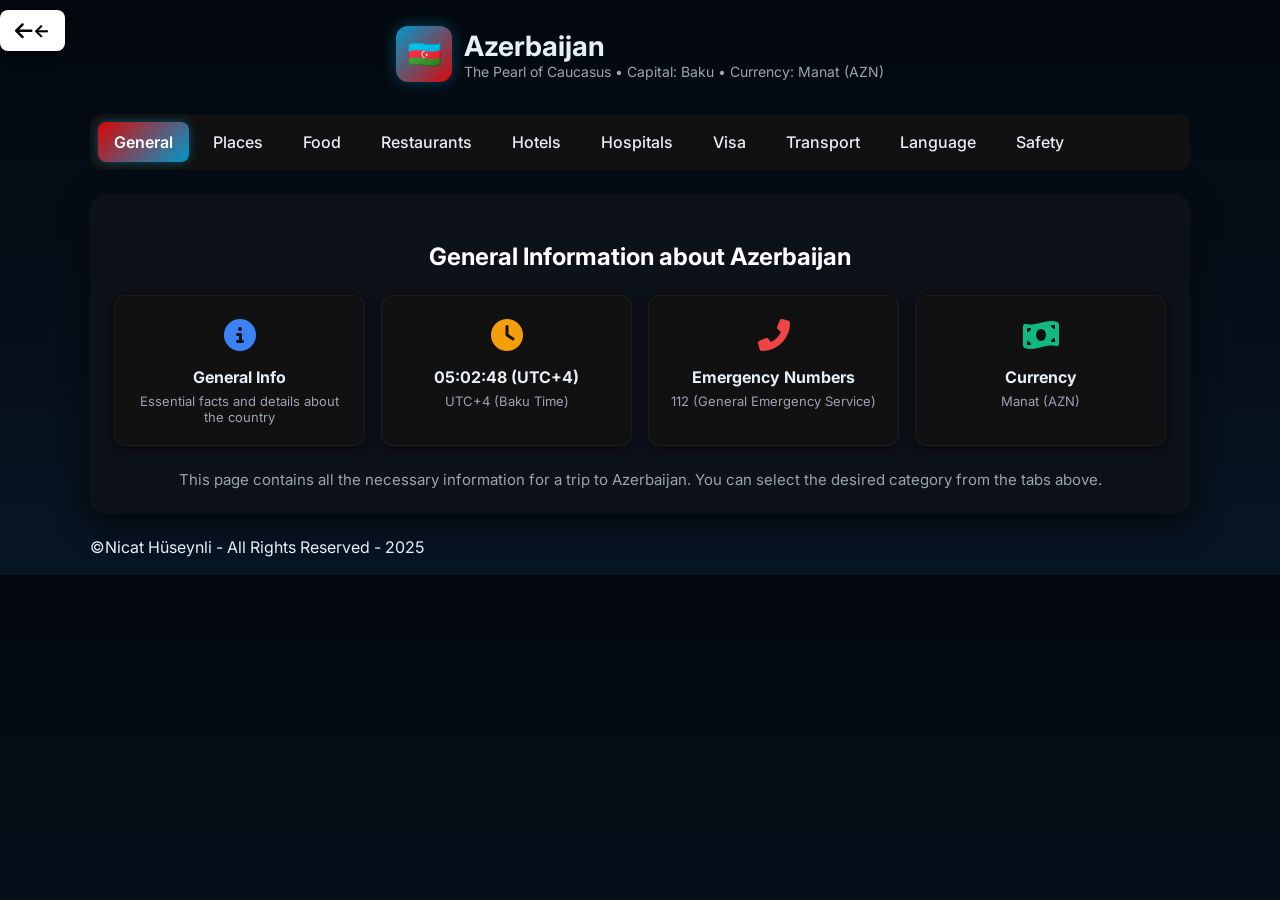
==== azerbaijan.html @ 14029240 "Add files via upload" ====
<!doctype html>
<html lang="en">
<head>
  <meta charset="utf-8" />
  <meta name="viewport" content="width=device-width,initial-scale=1" />
  <title>Tourism Helper — The Pearl of Caucasus</title>
  <link href="https://fonts.googleapis.com/css2?family=Inter:wght@300;400;600;700&display=swap" rel="stylesheet">
  <link rel="stylesheet" href="https://cdnjs.cloudflare.com/ajax/libs/font-awesome/6.5.2/css/all.min.css" integrity="sha512-SnH5WK+bZxgPHs44uWIX+LLMDJ/2KjYI0dE83eE6I0p8XqM7l+z8x8R9E7/Q8x8R7L5P4Q2+uT1g2H3G4N4P5w==" crossorigin="anonymous" referrerpolicy="no-referrer" />
  <style>
    /* AZƏRBAYCAN ÜÇÜN RƏNGLƏR (Göy, Qırmızı, Yaşıl - Bayraqdan) */
    :root{
      --bg:#050d1a;
      --card:#0d1118; 
      --muted:#9aa4b2;
      --accent:#0099cc; /* Göy aksent */
      --glass: rgba(255,255,255,0.05);
      --shadow-color: rgba(0,0,0,0.7);
      --danger: #ef4444; 
      --success: #10b981; 
      --warning: #f59e0b; 
      --info: #3b82f6; 
      --play-btn-bg: #4a4a4a; 
      --play-btn-color: #fff; 
    }
    *{box-sizing:border-box}
    body{margin:0;font-family:Inter,system-ui,Arial;background:linear-gradient(180deg,#03080e,#071523);color:#e6eef6;padding:18px}
    .wrap{max-width:1100px;margin:0 auto}
    header{
        display:flex;
        align-items:center;
        gap:12px;
        margin-bottom:24px;
        padding:8px 0; 
        position: relative;
    }

    .return-home {
        position: absolute;
        top: 0;
        left: 0;
        text-decoration: none;
        color: #000;
        padding: 10px 15px;
        border-radius: 8px;
        background: #ffffff; 
        box-shadow: 0 4px 10px rgba(0, 0, 0, 0.3);
        transition: 0.2s ease-out;
        z-index: 100;
        display: flex;
        align-items: center;
        margin-top: 10px; 
        font-size: 18px; 
        font-weight: bold;
    }
    .return-home:hover {
        background: #f0f0f0;
        color: var(--accent);
        transform: translateY(-2px);
    }
    .return-home i {
        font-size: 20px; 
    }
    
    .logo{width:56px;height:56px;border-radius:12px;background:linear-gradient(135deg,var(--accent),#d90707);display:flex;align-items:center;justify-content:center;color:#e6eef6;font-weight:800;font-size:28px;
          box-shadow: 0 0 15px rgba(0, 153, 204, 0.4);}
    h1{margin:0;font-size:28px}
    /* NEW: The Pearl of Caucasus */
    .meta{color:var(--muted);font-size:14px}

    /* tabs (Şəkildəki kimi yalnız ikon və text) */
    .tabs{display:flex;gap:8px;margin-bottom:24px;flex-wrap:wrap;
          background: #111; /* Bütün tablar üçün arxa fon */
          border-radius: 12px;
          padding: 8px;}
    .tab{padding:10px 16px;background:transparent;border-radius:8px;cursor:pointer;
          color:#e6eef6;font-weight:500;
          transition:0.2s ease-out;
          display:flex; align-items:center; gap:8px;} /* İkonlar yoxdursa, text mərkəzdə qalır */
    .tab:hover{background:rgba(255,255,255,0.08);color:#e6eef6;}
    .tab.active{background:linear-gradient(135deg, #d90707, var(--accent)); /* Nümunədəki kimi yüngül gradient */
          color:#fff;font-weight:600;
          box-shadow: 0 0 10px rgba(0, 153, 204, 0.5);
          transform:translateY(0)}
    .tab.active i{color:#fff;}

    /* tab content base */
    .tab-content{background:var(--card);padding:24px;border-radius:16px;
          box-shadow: 0 10px 30px var(--shadow-color), 0 0 5px rgba(255,255,255,0.05);
          margin-bottom:24px;
          transition:opacity 0.3s ease-in-out;}
    .tab-content.hidden{display:none}
    .tab-content h3{text-align: center; margin-bottom: 24px; font-size: 24px; font-weight: 700; color: #fff; padding-bottom: 0; border: none;}
    .small-meta{color:var(--muted);font-size:13px;margin-top:6px}

    /* Ümumi (Info Card) styles - Şəkilə uyğun saxlanıldı */
    .info-grid {
      display: grid;
      grid-template-columns: repeat(auto-fit, minmax(220px, 1fr));
      gap: 16px;
      margin: 24px 0;
    }
    .info-card {
      background: #111; /* Kart üçün tünd fon */
      border: 1px solid rgba(255, 255, 255, 0.05);
      border-radius: 12px;
      padding: 20px;
      text-align: center;
      transition: 0.2s ease-out;
      cursor: pointer;
      box-shadow: 0 4px 12px rgba(0, 0, 0, 0.5);
    }
    .info-card:hover {
      background: #1a1a1a;
      transform: translateY(-3px);
      box-shadow: 0 8px 20px rgba(0, 0, 0, 0.8);
    }
    .info-icon {
      font-size: 32px;
      color: var(--accent);
      margin-bottom: 12px;
    }
    .info-card strong {
      display: block;
      font-size: 16px;
      margin-bottom: 6px;
      font-weight: 700;
    }
    .info-card small {
      display: block;
      color: var(--muted);
      font-size: 13px;
    }

    /* Yerlər layout - Şəkilə uyğun */
    .places-grid{display:grid;grid-template-columns:repeat(auto-fit,minmax(250px,1fr));gap:16px} 
    .place-card, .hotel-card, .restaurant-card { /* Restoran kartı əlavə edildi */
        background:#111;
        padding:0;
        border-radius:12px;
        overflow: hidden;
        transition:0.2s;
        box-shadow: 0 4px 15px rgba(0,0,0,0.4);
        border: 1px solid #222;
        display: flex;
        flex-direction: column;
        justify-content: space-between;
    }
    .place-card:hover, .hotel-card:hover, .restaurant-card:hover {transform:translateY(-5px);box-shadow: 0 10px 25px rgba(0,0,0,0.6);}
    .place-thumb, .hotel-thumb, .restaurant-thumb {width:100%;height:180px;background:#081423;display:flex;align-items:center;justify-content:center;color:var(--muted);font-size:12px;position:relative;}
    .place-thumb img, .hotel-thumb img, .restaurant-thumb img {width:100%; height: 100%; object-fit: cover; opacity: 0.8;}
    .place-info, .hotel-info, .restaurant-info {padding:12px 12px 0 12px; flex-grow: 1; position:relative;}
    .place-title, .hotel-title, .restaurant-title {font-weight:700;font-size:18px;margin-bottom: 4px; display: flex; justify-content: space-between; align-items: center;}
    .place-title .price, .hotel-title .price, .restaurant-title .price {font-size: 16px; color: var(--accent);}
    .place-meta, .hotel-meta, .restaurant-meta {color:var(--muted);font-size:13px;margin-bottom: 8px;}
    .rating{background:var(--accent);color:#000;padding:6px 10px;border-radius:0 0 0 10px;font-weight:700;position:absolute;top:0;right:0;font-size:15px; z-index: 10;}
    .place-tags span, .hotel-tags span, .restaurant-tags span {background: #222; color: #fff; padding: 4px 8px; border-radius: 6px; font-size: 11px; margin-right: 6px; display: inline-block; margin-top: 4px;}

    /* DƏYİŞİKLİK: Ətraflı/Locasiya düymələri */
    .place-actions, .hospital-actions, .hotel-actions, .restaurant-actions {
        display: flex;
        justify-content: space-between;
        padding: 10px 12px 12px 12px;
        border-top: 1px solid #1a1a1a;
        gap: 8px; /* Düymələr arasında boşluq */
    }
    .action-btn {
        background: var(--accent);
        color: #fff;
        padding: 8px 10px; /* Daha yığcam padding */
        border-radius: 6px;
        font-size: 13px; /* Daha yığcam font ölçüsü */
        font-weight: 600;
        transition: 0.15s;
        cursor: pointer;
        border: none;
        display: flex;
        align-items: center;
        flex-grow: 1; 
        justify-content: center; 
        margin: 0;
    }
    .action-btn i {
        margin-right: 4px; /* İkon və mətn arasında daha az boşluq */
    }
    .action-btn.location {
        background: #222;
        border: 1px solid var(--muted);
        color: var(--muted);
        flex-grow: 0.6; /* Location düyməsi daha kiçik */
    }
    .action-btn:hover {
        opacity: 0.9;
        transform: scale(0.98);
    }


    /* Yeməklər grid */
    .food-grid{display:grid;grid-template-columns:repeat(auto-fit,minmax(250px,1fr));gap:16px}
    .food-card{background:#111;padding:0;border-radius:12px;text-align:left;overflow: hidden;
          transition:0.2s;box-shadow: 0 4px 15px rgba(0,0,0,0.4);border: 1px solid #222; cursor: pointer;}
    .food-card:hover{transform:translateY(-5px);box-shadow: 0 10px 25px rgba(0,0,0,0.6);}
    .food-thumb{width:100%;height:180px;background:#081423;display:flex;align-items:center;justify-content:center;color:var(--muted);overflow: hidden;}
    .food-thumb img {width:100%; height: 100%; object-fit: cover; opacity: 0.7;}
    .food-info {padding: 12px;}
    .food-name{font-weight:700;margin-top:0;font-size:18px}
    .food-desc{color:var(--muted);font-size:13px;margin-top:4px}
    .food-price{margin-top:8px;font-weight:700;color:var(--success); background: #1a1a1a; padding: 4px 8px; border-radius: 6px; display: inline-block; font-size: 13px;}
    .food-tags span {background: #222; color: #fff; padding: 4px 8px; border-radius: 6px; font-size: 11px; margin-right: 6px; display: inline-block; margin-top: 8px;}


    /* Hospitals 2 columns */
    .hosp-grid{display:grid;grid-template-columns:repeat(auto-fit,minmax(350px,1fr));gap:16px}
    .hospital{background:#111;padding:20px;border-radius:12px;
          border: 1px solid #222;
          box-shadow: 0 4px 12px rgba(0,0,0,0.5);
          display: flex; 
          gap: 16px; 
          align-items: flex-start;} 
    .hospital-thumb { 
        width: 80px;
        height: 80px;
        border-radius: 8px;
        background: #222;
        display: flex;
        align-items: center;
        justify-content: center;
        overflow: hidden;
    }
    .hospital-thumb img {
        width: 100%;
        height: 100%;
        object-fit: cover;
    }
    .hospital-body { 
        flex-grow: 1;
    }
    .hospital strong{display:flex;align-items:center;margin-bottom:12px;font-size:18px; color: #fff;}
    .hospital strong i {font-size: 20px; margin-right: 10px; color: var(--danger);}
    .hospital .small-meta{color:var(--muted);font-size:14px;margin-bottom: 8px;}
    .hospital .small-meta strong {display: inline; font-size: 14px; color: #fff; font-weight: 500;}
    .emergency-number {background: var(--danger); color: #fff; padding: 4px 10px; border-radius: 6px; font-weight: 700; display: inline-block; margin-top: 4px; margin-bottom: 12px;}
    .svc-tags span {background: #222; color: var(--accent); padding: 4px 10px; border-radius: 6px; font-size: 12px; margin-right: 6px; display: inline-block; margin-top: 8px; border: 1px solid rgba(6, 182, 212, 0.4);}


    /* MODAL (Yeni pəncərə) üçün stillər */
    .modal {
        display: none; 
        position: fixed; 
        z-index: 1000; 
        left: 0;
        top: 0;
        width: 100%;
        height: 100%;
        overflow: auto;
        background-color: rgba(0,0,0,0.8); 
        padding-top: 60px;
    }
    .modal-content {
        background-color: var(--card);
        margin: 5% auto; 
        padding: 20px;
        border: 1px solid #888;
        width: 80%;
        max-width: 600px;
        border-radius: 16px;
        box-shadow: 0 5px 15px rgba(0,0,0,0.5);
    }
    .close-btn {
        color: #aaa;
        float: right;
        font-size: 28px;
        font-weight: bold;
    }
    .close-btn:hover,
    .close-btn:focus {
        color: #fff;
        text-decoration: none;
        cursor: pointer;
    }
    .modal-body p {
        color: var(--muted);
        font-size: 15px;
        margin-bottom: 20px;
    }
    .modal-body h4 {
        color: var(--accent);
        margin-top: 0;
        border-bottom: 1px solid #222;
        padding-bottom: 5px;
        margin-bottom: 15px;
    }
    .reservation-form input, .reservation-form select {
        width: 100%;
        padding: 10px;
        margin-bottom: 10px;
        border-radius: 6px;
        border: 1px solid #333;
        background: #1a1a1a;
        color: #fff;
        font-size: 14px;
    }
    .reserve-btn, .confirm-btn {
        background: var(--success);
        color: #fff;
        padding: 10px 15px;
        border: none;
        border-radius: 6px;
        cursor: pointer;
        font-weight: 700;
        transition: 0.2s;
    }
    .reserve-btn:hover, .confirm-btn:hover {
        background: #159b6f;
    }
    
    /* Rezervasiya Təsdiq Mesajı */
    #reservationMessage {
        padding: 15px;
        margin-top: 15px;
        background: var(--success);
        color: #fff;
        border-radius: 8px;
        text-align: center;
        display: none;
        font-weight: 600;
    }

    /* DİL - Çərçivəli stil (Yeniləndi) */
    .vocab-grid-cards {
      display: grid;
      grid-template-columns: repeat(auto-fit, minmax(280px, 1fr)); 
      gap: 12px;
      margin-top: 24px;
    }
    .vocab-card {
      background: #1a1a1a;
      padding: 15px;
      border-radius: 10px;
      border: 1px solid #222;
      box-shadow: 0 2px 10px rgba(0, 0, 0, 0.4);
      display: grid;
      grid-template-columns: repeat(2, 1fr); /* İki sütun */
      gap: 12px;
      align-items: center;
    }
    .vocab-item-group {
        display: flex;
        flex-direction: column;
        justify-content: center;
        padding-right: 10px;
        font-size: 14px; 
    }
    .vocab-item-group:nth-child(2) {
        border-left: 1px solid #222;
        padding-left: 15px;
        height: 100%;
        display: flex;
        flex-direction: row; 
        justify-content: space-between;
        align-items: center;
    }
    .vocab-item-group strong {
        font-size: 16px; 
        color: #fff;
    }
    .vocab-item-group small {
        color: var(--muted);
        font-size: 12px;
    }
    .vocab-category {
        background: #222;
        color: var(--muted);
        padding: 3px 6px;
        border-radius: 4px;
        font-size: 10px;
        font-weight: 500;
        text-transform: uppercase;
    }
    .vocab-play-btn {
        background: var(--accent);
        color: #000;
        border: none;
        padding: 6px 10px; 
        border-radius: 4px;
        font-weight: 700;
        cursor: pointer;
        transition: 0.15s;
        font-size: 12px;
        margin-left: 10px;
    }

    /* Viza, Nəqliyyat, Təhlükəsizlik üçün orjinal strukturun bərpası */
    /* Qutuların iki sütunlu olması üçün tənzimləmə */
    .viza-grid, .transport-container, .safety-top {
        display: grid;
        grid-template-columns: repeat(auto-fit, minmax(300px, 1fr));
        gap: 16px;
    }
    /* Məsləhət və Fırıldaqlar bölmələri üçün də eyni iki sütunlu qrid tətbiq edilir */
    .safety-mid, .fraud-grid {
        display: grid;
        grid-template-columns: repeat(auto-fit, minmax(280px, 1fr));
        gap: 16px;
    }

    .viza-card h4, .transport-card h4, .safety-card-main h4 {
        border-bottom: 1px solid #222;
        padding-bottom: 8px;
        margin-bottom: 12px;
        font-size: 18px; /* Başlıq ölçüsü bərpa edilir */
    }
    .viza-list li, .list li, .local-laws-list li, .emergency-list li {
        text-align: left;
        padding: 4px 0;
        font-size: 14px;
    }
    .viza-list strong, .list li strong {
        font-weight: 600;
        color: #fff;
    }
    .safety-mid-card {
        background: #111; /* Kart fonu bərpa edilir */
        border: 1px solid #222;
        border-radius: 12px;
        padding: 20px;
        box-shadow: 0 2px 10px rgba(0, 0, 0, 0.4);
    }
    .safety-mid-card h4 {
        margin-top: 0;
        font-size: 16px;
    }
    .fraud-item {
        border-left: 3px solid var(--danger);
        padding-left: 10px;
    }

    /* Responsivlik dəyişiklikləri */
    @media(max-width:900px){
      .places-grid{grid-template-columns:repeat(2,1fr)} 
      .food-grid{grid-template-columns:repeat(2,1fr)} 
      .hosp-grid{grid-template-columns:1fr}
      .viza-grid, .transport-container, .safety-top, .safety-mid, .fraud-grid {grid-template-columns: 1fr;}
      .vocab-grid-cards {grid-template-columns: repeat(1, 1fr);} /* Tablet görünüşdə bir sütun */
      .vocab-item-group:nth-child(2) {border-left: none; padding-left: 10px; padding-top: 10px;}
      .place-actions, .hospital-actions, .hotel-actions, .restaurant-actions {flex-wrap: wrap;}
      .place-actions button, .hotel-actions button, .restaurant-actions button {flex-grow: 1; min-width: 100px; margin-bottom: 5px;}
    }
    @media(max-width:520px){
      .places-grid{grid-template-columns:1fr} 
      .food-grid{grid-template-columns:1fr} 
      .tabs {padding: 4px;}
      .hospital {flex-direction: column; align-items: stretch;}
      .hospital-thumb {width: 100%; height: 120px;}
      .modal-content {width: 95%; margin: 30% auto;}
    }
  </style>
</head>
<body>
  <div class="wrap">
    
    <a href="index.html" class="return-home">
        <i class="fas fa-arrow-left"></i>
        <- 
    </a>

    <header>
      <div style="display:flex;gap:12px;align-items:center; width: 100%; justify-content: center;">
        <div class="logo">🇦🇿</div> 
        <div>
          <h1>Azerbaijan</h1>
          <div class="meta">The Pearl of Caucasus • Capital: Baku • Currency: Manat (AZN)</div>
        </div>
      </div>
    </header>

    <div class="tabs" role="tablist" aria-label="Azerbaijan categories">
      <div class="tab active" data-tab="umumi">General</div>
      <div class="tab" data-tab="yerler">Places</div>
      <div class="tab" data-tab="yemekler">Food</div>
      <div class="tab" data-tab="restoranlar">Restaurants</div> 
      <div class="tab" data-tab="oteller">Hotels</div> 
      <div class="tab" data-tab="xestexanalar">Hospitals</div>
      <div class="tab" data-tab="viza">Visa</div>
      <div class="tab" data-tab="neqliyat">Transport</div>
      <div class="tab" data-tab="dil">Language</div>
      <div class="tab" data-tab="tehlukesizlik">Safety</div>
    </div>

    <section id="umumi" class="tab-content">
      <h3>General Information about Azerbaijan</h3>

      <div class="info-grid">
        <div class="info-card">
          <div class="info-icon" style="color: var(--info);"><i class="fas fa-info-circle"></i></div>
          <strong>General Info</strong>
          <small>Essential facts and details about the country</small>
        </div>

        <div class="info-card">
          <div class="info-icon" style="color: #f59e0b;"><i class="fas fa-clock"></i></div>
          <strong id="timeDisplay">Local Time</strong>
          <small>UTC+4 (Baku Time)</small>
        </div>

        <div class="info-card">
          <div class="info-icon" style="color: var(--danger);"><i class="fas fa-phone-alt"></i></div>
          <strong>Emergency Numbers</strong>
          <small>112 (General Emergency Service)</small>
        </div>

        <div class="info-card">
          <div class="info-icon" style="color: var(--success);"><i class="fas fa-money-bill-wave"></i></div>
          <strong>Currency</strong>
          <small>Manat (AZN)</small>
        </div>
      </div>

      <div style="text-align:center; color:var(--muted); font-size:15px; margin-top: 10px;">
          This page contains all the necessary information for a trip to Azerbaijan. You can select the desired category from the tabs above.
      </div>

    </section>

    <section id="yerler" class="tab-content hidden">
      <h3>Places to Visit</h3>
      <div class="places-grid">
        
        <div class="place-card" data-name="Icherisheher (Old City)" data-restaurant="Qaynana Restaurant" data-restaurant-location="http://googleusercontent.com/maps/place/Qaynana+Restaurant">
          <div class="rating">4.9</div>
          <div class="place-thumb">
            <img src="[data-uri]" alt="İçəri Şəhər şəkli">
          </div>
          <div class="place-info">
            <div class="place-title">Icherisheher <span class="price">Free</span></div>
            <div class="place-meta">Historic center of Baku, Maiden Tower.</div>
            <div class="place-tags">
              <span>Open</span>
              <span>Baku</span>
              <span>History</span>
            </div>
          </div>
          <div class="place-actions">
                <button class="action-btn location" onclick="window.open('https://maps.app.goo.gl/B6THfn2stMUvmmZz9')">
                    <i class="fas fa-map-marker-alt"></i> Location
                </button>
                <button class="action-btn" onclick="openReservationModal('Qaynana Restaurant')">
                    <i class="fas fa-utensils"></i> Nearby Restaurant
                </button>
                <button class="action-btn details-open" data-type="place" data-info="Icherisheher (Old City) is the historic heart of Baku, recognized as a UNESCO World Heritage Site. It contains the Maiden Tower and Shirvanshahs Palace.">
                    <i class="fas fa-info-circle"></i> Details
                </button>
          </div>
        </div>

        <div class="place-card" data-name="Flame Towers" data-restaurant="Chinar Restaurant" data-restaurant-location="http://googleusercontent.com/maps/place/Chinar+Restaurant">
          <div class="rating">4.7</div>
          <div class="place-thumb">
            <img src="[data-uri]" alt="Alov Qüllələri şəkli">
          </div>
          <div class="place-info">
            <div class="place-title">Flame Towers <span class="price">Free</span></div>
            <div class="place-meta">City symbol, modern architecture.</div>
            <div class="place-tags">
              <span>Modern</span>
              <span>Baku</span>
            </div>
          </div>
          <div class="place-actions">
                <button class="action-btn location" onclick="window.open('https://maps.app.goo.gl/T6QeBGnQf4A5N7zc7')">
                    <i class="fas fa-map-marker-alt"></i> Location
                </button>
                <button class="action-btn location" onclick="openReservationModal('Chinar Restaurant')">
                    <i class="fas fa-utensils"></i> Nearby Restaurant
                </button>
                <button class="action-btn details-open" data-type="place" data-info="The Flame Towers are the tallest skyscrapers in Baku, designed to resemble flames. They feature spectacular LED lighting displays at night.">
                    <i class="fas fa-info-circle"></i> Details
                </button>
          </div>
        </div>

        <div class="place-card" data-name="Heydar Aliyev Center" data-restaurant="Kupcha Restaurant" data-restaurant-location="http://googleusercontent.com/maps/place/Kupça+Restaurant">
          <div class="rating">4.8</div>
          <div class="place-thumb">
            <img src="[data-uri]" alt="Heydər Əliyev Mərkəzi şəkli">
          </div>
          <div class="place-info">
            <div class="place-title">Heydar Aliyev Center <span class="price">15 AZN</span></div>
            <div class="place-meta">Cultural center designed by Zaha Hadid.</div>
            <div class="place-tags">
              <span>Architecture</span>
              <span>Baku</span>
              <span>Modern</span>
            </div>
          </div>
          <div class="place-actions">
                <button class="action-btn location" onclick="window.open('https://maps.app.goo.gl/iXTmAxWXipXDsm5J9')">
                    <i class="fas fa-map-marker-alt"></i> Location
                </button>
                <button class="action-btn location" onclick="openReservationModal('Kupcha Restaurant')">
                    <i class="fas fa-utensils"></i> Nearby Restaurant
                </button>
                <button class="action-btn details-open" data-type="place" data-info="The Heydar Aliyev Center is renowned for its fluid, curved style, designed by the celebrated architect Zaha Hadid. It hosts various exhibitions and events.">
                    <i class="fas fa-info-circle"></i> Details
                </button>
          </div>
        </div>

        <div class="place-card" data-name="Guba-Khinalig Road" data-restaurant="Xan Bağı Restaurant" data-restaurant-location="http://googleusercontent.com/maps/place/Xan+Bağı+Restaurant">
          <div class="rating">4.9</div>
          <div class="place-thumb">
            <img src="[data-uri]" alt="Quba-Xınalıq yolu şəkli">
          </div>
          <div class="place-info">
            <div class="place-title">Guba-Khinalig Road <span class="price">N/A</span></div>
            <div class="place-meta">Mountain views and high Caucasus village.</div>
            <div class="place-tags">
              <span>Guba</span>
              <span>Nature</span>
            </div>
          </div>
          <div class="place-actions">
                <button class="action-btn location" onclick="window.open('https://maps.app.goo.gl/oUMU6vFSzMYaKSKd6')">
                    <i class="fas fa-map-marker-alt"></i> Location
                </button>
                <button class="action-btn location" onclick="openReservationModal('Xan Bağı Restaurant')">
                    <i class="fas fa-utensils"></i> Nearby Restaurant
                </button>
                <button class="action-btn details-open" data-type="place" data-info="This route offers spectacular views of the Caucasus Mountains, leading to Khinalig, one of the highest and oldest inhabited villages in Azerbaijan.">
                    <i class="fas fa-info-circle"></i> Details
                </button>
          </div>
        </div>
        
        <div class="place-card" data-name="Maiden Tower" data-restaurant="Art Garden" data-restaurant-location="http://googleusercontent.com/maps/place/Art+Garden+Restaurant">
          <div class="rating">4.6</div>
          <div class="place-thumb">
            <img src="[data-uri]" alt="Qız Qalası şəkli">
          </div>
          <div class="place-info">
            <div class="place-title">Maiden Tower <span class="price">10 AZN</span></div>
            <div class="place-meta">Ancient and mysterious symbol of Baku.</div>
            <div class="place-tags">
              <span>Open</span>
              <span>Historic Site</span>
            </div>
          </div>
          <div class="place-actions">
                <button class="action-btn location" onclick="window.open('https://maps.app.goo.gl/MwBkCa94Ao5MMTiw6')">
                    <i class="fas fa-map-marker-alt"></i> Location
                </button>
                <button class="action-btn location" onclick="openReservationModal('Art Garden')">
                    <i class="fas fa-utensils"></i> Nearby Restaurant
                </button>
                <button class="action-btn details-open" data-type="place" data-info="The Maiden Tower is a 12th-century monument and one of Baku’s most recognizable symbols, located within Icherisheher.">
                    <i class="fas fa-info-circle"></i> Details
                </button>
          </div>
        </div>

        <div class="place-card" data-name="Shirvanshahs Palace" data-restaurant="Qaynana Restaurant" data-restaurant-location="http://googleusercontent.com/maps/place/Qaynana+Restaurant">
          <div class="rating">4.4</div>
          <div class="place-thumb">
            <img src="[data-uri]" alt="Şirvanşahlar Sarayı şəkli">
          </div>
          <div class="place-info">
            <div class="place-title">Shirvanshahs Palace <span class="price">12 AZN</span></div>
            <div class="place-meta">Medieval palace complex.</div>
            <div class="place-tags">
              <span>Monument</span>
              <span>Museum</span>
              <span>History</span>
            </div>
          </div>
          <div class="place-actions">
                <button class="action-btn location" onclick="window.open('https://maps.app.goo.gl/4PPDMnAGsndYf9Mx9')">
                    <i class="fas fa-map-marker-alt"></i> Location
                </button>
                <button class="action-btn location" onclick="openReservationModal('Qaynana Restaurant')">
                    <i class="fas fa-utensils"></i> Nearby Restaurant
                </button>
                <button class="action-btn details-open" data-type="place" data-info="The Palace of the Shirvanshahs was the residence of the rulers of Shirvan. The complex includes the main palace building, Divankhana, tombs, and a mosque.">
                    <i class="fas fa-info-circle"></i> Details
                </button>
          </div>
        </div>

        <div class="place-card" data-name="Baku Boulevard (National Park)" data-restaurant="Chinar Restaurant" data-restaurant-location="http://googleusercontent.com/maps/place/Chinar+Restaurant">
          <div class="rating">4.7</div>
          <div class="place-thumb">
            <img src="[data-uri]" alt="Bulvar (Dənizkənarı Milli Park) şəkli">
          </div>
          <div class="place-info">
            <div class="place-title">Baku Boulevard <span class="price">Free</span></div>
            <div class="place-meta">Promenade along the Caspian Sea coast.</div>
            <div class="place-tags">
              <span>Open</span>
              <span>Park</span>
            </div>
          </div>
          <div class="place-actions">
                <button class="action-btn location" onclick="window.open('https://maps.app.goo.gl/yeLRKUAeYcfkbHBV8')">
                    <i class="fas fa-map-marker-alt"></i> Location
                </button>
                <button class="action-btn location" onclick="openReservationModal('Chinar Restaurant')">
                    <i class="fas fa-utensils"></i> Nearby Restaurant
                </button>
                <button class="action-btn details-open" data-type="place" data-info="Baku Boulevard, or National Park, is a large public promenade stretching along the Caspian Sea. It features fountains, attractions, and cafes.">
                    <i class="fas fa-info-circle"></i> Details
                </button>
          </div>
        </div>

        <div class="place-card" data-name="Carpet Museum" data-restaurant="Sumakh Restaurant" data-restaurant-location="http://googleusercontent.com/maps/place/Sumakh+Restaurant">
          <div class="rating">4.5</div>
          <div class="place-thumb">
            <img src="[data-uri]" alt="Xalça Muzeyi şəkli">
          </div>
          <div class="place-info">
            <div class="place-title">Carpet Museum <span class="price">7 AZN</span></div>
            <div class="place-meta">World's largest collection of Azerbaijani carpets.</div>
            <div class="place-tags">
              <span>Museum</span>
              <span>Culture</span>
            </div>
          </div>
          <div class="place-actions">
                <button class="action-btn location" onclick="window.open('https://maps.app.goo.gl/6jn2eZ46h6nbcF7L9')">
                    <i class="fas fa-map-marker-alt"></i> Location
                </button>
                <button class="action-btn location" onclick="openReservationModal('Sumakh Restaurant')">
                    <i class="fas fa-utensils"></i> Nearby Restaurant
                </button>
                <button class="action-btn details-open" data-type="place" data-info="The Azerbaijan National Carpet Museum is known for its unique building shaped like a rolled carpet. It showcases the world's largest collection of Azerbaijani carpets.">
                    <i class="fas fa-info-circle"></i> Details
                </button>
          </div>
        </div>
        
      </div>
    </section>

    <section id="yemekler" class="tab-content hidden">
      <h3>National Food & Cuisine</h3>
      <p style="color:var(--muted); text-align: center; margin-bottom: 24px;">Selection of famous Azerbaijani national dishes. For ordering, please go to the "Restaurants" section.</p>

      <div class="food-grid" role="list">
        <div class="food-card" role="listitem" data-name="Plov (Pilaf)">
          <div class="food-thumb">
            <img src="[data-uri]" alt="Plov şəkli">
          </div>
          <div class="food-info">
            <div class="food-name">Plov (Pilaf)</div>
            <div class="food-desc">Traditional rice dish (served with Qazmaq)</div>
            <div class="food-tags">
              <span>Rice</span>
              <span>Lamb</span>
              <span>Qazmaq</span>
            </div>
            <div class="food-price">15–30 AZN</div>
          </div>
        </div>

        <div class="food-card" data-name="Dolma">
          <div class="food-thumb">
            <img src="[data-uri]" alt="Dolma şəkli">
          </div>
          <div class="food-info">
            <div class="food-name">Dolma</div>
            <div class="food-desc">Minced meat wrapped in grape leaves</div>
            <div class="food-tags">
              <span>Grape Leaf</span>
              <span>Minced Meat</span>
              <span>Yogurt</span>
            </div>
            <div class="food-price">10–18 AZN</div>
          </div>
        </div>

        <div class="food-card" data-name="Sac Ici">
          <div class="food-thumb">
            <img src="[data-uri]" alt="Sac içi şəkli">
          </div>
          <div class="food-info">
            <div class="food-name">Sac Içi</div>
            <div class="food-desc">Meat and vegetables cooked on a cast iron pan</div>
            <div class="food-tags">
              <span>Sac</span>
              <span>Meat</span>
              <span>Vegetables</span>
            </div>
            <div class="food-price">25–45 AZN</div>
          </div>
        </div>

        <div class="food-card" data-name="Qutab (Flatbread)">
          <div class="food-thumb">
            <img src="[data-uri]" alt="Qutab şəkli">
          </div>
          <div class="food-info">
            <div class="food-name">Qutab</div>
            <div class="food-desc">Thin crescent-shaped flatbread with meat or greens</div>
            <div class="food-tags">
              <span>Dough</span>
              <span>Greens</span>
              <span>Beef</span>
            </div>
            <div class="food-price">1–3 AZN / piece</div>
          </div>
        </div>

        <div class="food-card" data-name="Dushbara (Dumpling Soup)">
          <div class="food-thumb">
            <img src="[data-uri]" alt="Düşbərə şəkli">
          </div>
          <div class="food-info">
            <div class="food-name">Dushbara</div>
            <div class="food-desc">Small dumplings in broth (with minced meat)</div>
            <div class="food-tags">
              <span>Dough</span>
              <span>Soup</span>
              <span>Minced Meat</span>
            </div>
            <div class="food-price">10–15 AZN</div>
          </div>
        </div>

        <div class="food-card" data-name="Lule Kebab">
          <div class="food-thumb">
            <img src="[data-uri]" alt="Lülə Kabab şəkli">
          </div>
          <div class="food-info">
            <div class="food-name">Lule Kebab</div>
            <div class="food-desc">Traditional minced meat kebab</div>
            <div class="food-tags">
              <span>Lamb</span>
              <span>Grill</span>
              <span>Kebab</span>
            </div>
            <div class="food-price">12–20 AZN</div>
          </div>
        </div>

        <div class="food-card" data-name="Shekerbura (Sweet Pastry)">
          <div class="food-thumb">
            <img src="[data-uri]" alt="Şəkərbura şəkli">
          </div>
          <div class="food-info">
            <div class="food-name">Shekerbura</div>
            <div class="food-desc">Nut-filled sweet pastry (Novruz holiday)</div>
            <div class="food-tags">
              <span>Sweet</span>
              <span>Nuts</span>
              <span>Novruz</span>
            </div>
            <div class="food-price">2–5 AZN / piece</div>
          </div>
        </div>

        <div class="food-card" data-name="Badimjan Dolmasi (Stuffed Eggplant)">
          <div class="food-thumb">
            <img src="[data-uri]" alt="Badımcan Dolması şəkli">
          </div>
          <div class="food-info">
            <div class="food-name">Badimjan Dolmasi</div>
            <div class="food-desc">Eggplants stuffed with meat and vegetables</div>
            <div class="food-tags">
              <span>Eggplant</span>
              <span>Meat</span>
              <span>Tomato</span>
            </div>
            <div class="food-price">15–25 AZN</div>
          </div>
        </div>
      </div>
    </section>

    <section id="restoranlar" class="tab-content hidden">
      <h3>Top Restaurants (Online Reservation)</h3>
      <div class="places-grid">
        
        <div class="restaurant-card" data-name="Nargiz Restaurant" data-location="http://googleusercontent.com/maps/place/Nargiz+Restaurant">
          <div class="rating">4.7</div>
          <div class="restaurant-thumb">
             <img src="[data-uri]" alt="Nargiz Restaurant şəkli">
          </div>
          <div class="restaurant-info">
            <div class="restaurant-title">Nargiz Restaurant <span class="price">Mid-Range</span></div>
            <div class="restaurant-meta">Traditional Azerbaijani cuisine, Fountain Square.</div>
            <div class="restaurant-tags">
              <span>National Cuisine</span>
              <span>Central</span>
            </div>
          </div>
          <div class="restaurant-actions">
                <button class="action-btn location" onclick="window.open('http://googleusercontent.com/maps/place/Nargiz+Restaurant')">
                    <i class="fas fa-map-marker-alt"></i> Location
                </button>
                <button class="action-btn details-open" data-type="reservation" data-info="Nargiz is a popular national restaurant located in the center of Baku, known for its traditional interior and delicious Plov.">
                    <i class="fas fa-book"></i> Reserve Now
                </button>
          </div>
        </div>

        <div class="restaurant-card" data-name="Sumakh Restaurant" data-location="http://googleusercontent.com/maps/place/Sumakh+Restaurant">
          <div class="rating">4.5</div>
          <div class="restaurant-thumb">
             <img src="[data-uri]" alt="Sumakh Restaurant şəkli">
          </div>
          <div class="restaurant-info">
            <div class="restaurant-title">Sumakh Restaurant <span class="price">High-End</span></div>
            <div class="restaurant-meta">Modern Azerbaijani cuisine in an upscale setting.</div>
            <div class="restaurant-tags">
              <span>Luxury</span>
              <span>Modern</span>
            </div>
          </div>
          <div class="restaurant-actions">
                <button class="action-btn location" onclick="window.open('http://googleusercontent.com/maps/place/Sumakh+Restaurant')">
                    <i class="fas fa-map-marker-alt"></i> Location
                </button>
                <button class="action-btn details-open" data-type="reservation" data-info="Sumakh combines classic Azerbaijani dishes with modern presentation in an elegant atmosphere. Reservation is highly recommended.">
                    <i class="fas fa-book"></i> Reserve Now
                </button>
          </div>
        </div>

        <div class="restaurant-card" data-name="Chinar Restaurant" data-location="http://googleusercontent.com/maps/place/Chinar+Restaurant">
          <div class="rating">4.6</div>
          <div class="restaurant-thumb">
             <img src="[data-uri]" alt="Chinar Restaurant şəkli">
          </div>
          <div class="restaurant-info">
            <div class="restaurant-title">Chinar Restaurant <span class="price">Fine Dining</span></div>
            <div class="restaurant-meta">Asian and European cuisine, exclusive venue.</div>
            <div class="restaurant-tags">
              <span>Luxury</span>
              <span>Asian</span>
            </div>
          </div>
          <div class="restaurant-actions">
                <button class="action-btn location" onclick="window.open('http://googleusercontent.com/maps/place/Chinar+Restaurant')">
                    <i class="fas fa-map-marker-alt"></i> Location
                </button>
                <button class="action-btn details-open" data-type="reservation" data-info="Chinar is known for its magnificent design and fusion of Asian and European cuisine. A popular choice for exclusive dining.">
                    <i class="fas fa-book"></i> Reserve Now
                </button>
          </div>
        </div>
        
        <div class="restaurant-card" data-name="Xan Bağı Restaurant" data-location="http://googleusercontent.com/maps/place/Xan+Bağı+Restaurant">
          <div class="rating">4.3</div>
          <div class="restaurant-thumb">
             <img src="[data-uri]" alt="Xan Bağı Restaurant şəkli">
          </div>
          <div class="restaurant-info">
            <div class="restaurant-title">Xan Bağı Restaurant <span class="price">Traditional</span></div>
            <div class="restaurant-meta">National and Oriental cuisine, near the center.</div>
            <div class="restaurant-tags">
              <span>National Cuisine</span>
              <span>Oriental</span>
            </div>
          </div>
          <div class="restaurant-actions">
                <button class="action-btn location" onclick="window.open('http://googleusercontent.com/maps/place/Xan+Bağı+Restaurant')">
                    <i class="fas fa-map-marker-alt"></i> Location
                </button>
                <button class="action-btn details-open" data-type="reservation" data-info="Xan Bağı is known for its traditional Eastern ambiance and live music. Offers classic national dishes.">
                    <i class="fas fa-book"></i> Reserve Now
                </button>
          </div>
        </div>

        <div class="restaurant-card" data-name="Art Garden" data-location="http://googleusercontent.com/maps/place/Art+Garden+Restaurant">
          <div class="rating">4.8</div>
          <div class="restaurant-thumb">
             <img src="[data-uri]" alt="Art Garden şəkli">
          </div>
          <div class="restaurant-info">
            <div class="restaurant-title">Art Garden <span class="price">Mid-Range</span></div>
            <div class="restaurant-meta">In Icherisheher, combined with an art gallery.</div>
            <div class="restaurant-tags">
              <span>Old City</span>
              <span>Gallery</span>
            </div>
          </div>
          <div class="restaurant-actions">
                <button class="action-btn location" onclick="window.open('http://googleusercontent.com/maps/place/Art+Garden+Restaurant')">
                    <i class="fas fa-map-marker-alt"></i> Location
                </button>
                <button class="action-btn details-open" data-type="reservation" data-info="Art Garden is a unique space located within the old city walls, offering a blend of dining and cultural experience.">
                    <i class="fas fa-book"></i> Reserve Now
                </button>
          </div>
        </div>

        <div class="restaurant-card" data-name="Kupcha Restaurant" data-location="http://googleusercontent.com/maps/place/Kupça+Restaurant">
          <div class="rating">4.3</div>
          <div class="restaurant-thumb">
             <img src="URL BURA" alt="Kupcha Restaurant şəkli">
          </div>
          <div class="restaurant-info">
            <div class="restaurant-title">Kupcha Restaurant <span class="price">Modern</span></div>
            <div class="restaurant-meta">Contemporary Azerbaijani cuisine.</div>
            <div class="restaurant-tags">
              <span>Modern</span>
              <span>National</span>
            </div>
          </div>
          <div class="restaurant-actions">
                <button class="action-btn location" onclick="window.open('http://googleusercontent.com/maps/place/Kupça+Restaurant')">
                    <i class="fas fa-map-marker-alt"></i> Location
                </button>
                <button class="action-btn details-open" data-type="reservation" data-info="Kupcha Restaurant offers flavorful and innovative Azerbaijani dishes in a welcoming environment.">
                    <i class="fas fa-book"></i> Reserve Now
                </button>
          </div>
        </div>

        <div class="restaurant-card" data-name="Qaynana Restaurant" data-location="http://googleusercontent.com/maps/place/Qaynana+Restaurant">
          <div class="rating">4.4</div>
          <div class="restaurant-thumb">
             <img src="[data-uri]" alt="Qaynana Restaurant şəkli">
          </div>
          <div class="restaurant-info">
            <div class="restaurant-title">Qaynana Restaurant <span class="price">Traditional</span></div>
            <div class="restaurant-meta">Classic national dishes, traditional style.</div>
            <div class="restaurant-tags">
              <span>National</span>
              <span>Old City</span>
            </div>
          </div>
          <div class="restaurant-actions">
                <button class="action-btn location" onclick="window.open('http://googleusercontent.com/maps/place/Qaynana+Restaurant')">
                    <i class="fas fa-map-marker-alt"></i> Location
                </button>
                <button class="action-btn details-open" data-type="reservation" data-info="Qaynana Restaurant is known for serving authentic, home-style Azerbaijani cuisine.">
                    <i class="fas fa-book"></i> Reserve Now
                </button>
          </div>
        </div>

      </div>
    </section>

    <section id="oteller" class="tab-content hidden">
      <h3>Top Hotels</h3>
      <div class="places-grid">
        
        <div class="hotel-card" data-name="Four Seasons Hotel Baku" data-location="http://googleusercontent.com/maps/place/Four+Seasons+Hotel+Baku">
          <div class="rating">5.0</div>
          <div class="place-thumb">
             <img src="/Users/zaurhuseynov/Downloads/Turism-Help-main/WhatsApp Image 2025-10-18 at 21.14.37.jpeg" alt="Four Seasons Hotel Baku şəkli">
          </div>
          <div class="place-info">
            <div class="place-title">Four Seasons Hotel Baku <span class="price">Luxury</span></div>
            <div class="place-meta">Near the Boulevard, 5-star service.</div>
            <div class="place-tags">
              <span>5 Stars</span>
              <span>Boulevard</span>
            </div>
          </div>
          <div class="hotel-actions">
                <button class="action-btn location" onclick="window.open('http://googleusercontent.com/maps/place/Four+Seasons+Hotel+Baku')">
                    <i class="fas fa-map-marker-alt"></i> Location
                </button>
                <button class="action-btn details-open" data-type="reservation" data-info="One of Baku's most luxurious hotels, situated close to the Caspian Sea and the historic Old City." data-price="450 AZN / Night">
                    <i class="fas fa-book"></i> Reserve Now
                </button>
          </div>
        </div>

        <div class="hotel-card" data-name="Fairmont Baku" data-location="http://googleusercontent.com/maps/place/Fairmont+Baku">
          <div class="rating">4.8</div>
          <div class="place-thumb">
             <img src="https://lh3.googleusercontent.com/p/AF1QipOmPUkNQILw9HVA28btcw2mVeiuEH3W3vXy_-A=w324-h312-n-k-no" alt="Fairmont Baku, Flame Towers şəkli">
          </div>
          <div class="place-info">
            <div class="place-title">Fairmont Baku <span class="price">Elite</span></div>
            <div class="place-meta">Located within the Flame Towers.</div>
            <div class="place-tags">
              <span>5 Stars</span>
              <span>Scenic</span>
            </div>
          </div>
          <div class="hotel-actions">
                <button class="action-btn location" onclick="window.open('http://googleusercontent.com/maps/place/Fairmont+Baku')">
                    <i class="fas fa-map-marker-alt"></i> Location
                </button>
                <button class="action-btn details-open" data-type="reservation" data-info="The hotel is located in the iconic Flame Towers, offering panoramic views of the city and the Caspian Sea.">
                    <i class="fas fa-book"></i> Reserve Now
                </button>
          </div>
        </div>

        <div class="hotel-card" data-name="Hilton Baku" data-location="http://googleusercontent.com/maps/place/Hilton+Baku">
          <div class="rating">4.5</div>
          <div class="place-thumb">
             <img src="[data-uri]" alt="Hilton Baku şəkli">
          </div>
          <div class="place-info">
            <div class="place-title">Hilton Baku <span class="price">Standard</span></div>
            <div class="place-meta">Central location, sea view.</div>
            <div class="place-tags">
              <span>4 Stars</span>
              <span>Central</span>
            </div>
          </div>
          <div class="hotel-actions">
                <button class="action-btn location" onclick="window.open('http://googleusercontent.com/maps/place/Hilton+Baku')">
                    <i class="fas fa-map-marker-alt"></i> Location
                </button>
                <button class="action-btn details-open" data-type="reservation" data-info="Hilton Baku is located near Fountain Square, providing easy access to the city's main attractions.">
                    <i class="fas fa-book"></i> Reserve Now
                </button>
          </div>
        </div>

      </div>
    </section>

    <section id="xestexanalar" class="tab-content hidden">
      <h3>Hospitals</h3>
      <div class="hosp-grid">
        <div class="hospital">
            <div class="hospital-thumb">
                <img src="[data-uri]" alt="Medical Plaza Şəkli">
            </div>
            <div class="hospital-body">
                <strong><i class="fas fa-hospital-alt"></i> Medical Plaza</strong>
                <div class="small-meta"><strong>Address:</strong> Baku, Tbilisi Ave. 1045</div>
                <div class="small-meta"><strong>Phone:</strong> +994 12 430 00 00</div>
                <div class="small-meta">Emergency: <span class="emergency-number">112</span></div>
                <div class="svc-tags">
                    <span>Emergency</span>
                    <span>Surgery</span>
                    <span>Diagnostics</span>
                </div>
            </div>
            <div class="hospital-actions">
                <button class="action-btn location" onclick="window.open('http://googleusercontent.com/maps/place/Medical+Plaza')">
                    <i class="fas fa-map-marker-alt"></i> Location
                </button>
            </div>
        </div>

        <div class="hospital">
            <div class="hospital-thumb">
                <img src="[data-uri]" alt="Medistyle Hospital Şəkli">
            </div>
            <div class="hospital-body">
                <strong><i class="fas fa-hospital-alt"></i> Medistyle Hospital</strong>
                <div class="small-meta"><strong>Address:</strong> Baku, Z. Ahmadbeyov str. 10</div>
                <div class="small-meta"><strong>Phone:</strong> +994 12 430 00 00</div>
                <div class="small-meta">Emergency: <span class="emergency-number">112</span></div>
                <div class="svc-tags">
                    <span>Emergency</span>
                    <span>Therapy</span>
                    <span>Pediatrics</span>
                </div>
            </div>
            <div class="hospital-actions">
                <button class="action-btn location" onclick="window.open('http://googleusercontent.com/maps/place/Medistyle+Hospital')">
                    <i class="fas fa-map-marker-alt"></i> Location
                </button>
            </div>
        </div>
      </div>
    </section>

    <section id="viza" class="tab-content hidden">
      <h3>Visa & Border Information</h3>
      <div class="viza-grid">
        <div class="viza-card">
          <h4><i class="fas fa-info-circle"></i> Visa Requirements</h4>
          <ul class="list viza-list">
            <li><strong>Visa Required:</strong> No (For most countries, up to 90 days)</li>
            <li><strong>Passport Validity:</strong> Must be valid for at least 6 months</li>
          </ul>
        </div>

        <div class="viza-card">
          <h4><i class="fas fa-list-ol"></i> Entry Process</h4>
          <ol class="list viza-list">
            <li><strong>Border:</strong> Present passport</li>
            <li><strong>Customs:</strong> Declare major currency</li>
            <li><strong>Exit:</strong> Pass through border control</li>
          </ol>
        </div>
      </div>

      <h4 style="margin-top:24px; font-size: 18px; color: #fff;"><i class="fas fa-plane"></i> Estimated Ticket Prices (Round Trip to Baku)</h4>
      <ul class="list viza-list" style="columns: 2; column-gap: 20px;">
        <li><strong>London (LHR):</strong> ~ $400 - $650 USD</li>
        <li><strong>Dubai (DXB):</strong> ~ $250 - $400 USD</li>
        <li><strong>Moscow (VKO):</strong> ~ $150 - $300 USD</li>
        <li><strong>New York (JFK):</strong> ~ $800 - $1200 USD</li>
        <li><strong>Istanbul (IST):</strong> ~ $150 - $250 USD</li>
      </ul>


      <h4 style="margin-top:24px; font-size: 18px; color: #fff;">Required Documents</h4>
      <div class="tag-container">
        <div class="tag-item" style="border-bottom-color: var(--info);">
          <strong>Passport</strong>
          <small>Valid international passport</small>
        </div>
        <div class="tag-item" style="border-bottom-color: var(--success);">
          <strong>Ticket</strong>
          <small>Return ticket (recommended)</small>
        </div>
        <div class="tag-item" style="border-bottom-color: var(--warning);">
          <strong>Insurance</strong>
          <small>Travel insurance (recommended)</small>
        </div>
      </div>

      <h4 style="margin-top:24px; font-size: 18px; color: #fff;">Tips</h4>
      <ul class="list" style="margin-top: 12px;">
        <li><span class="note-tag tag-ipucu">Tip</span> Use ASAN Visa for quick electronic visa if needed</li>
        <li><span class="note-tag tag-meslehet">Advice</span> Check registration requirements if staying longer than 15 days</li>
        <li><span class="note-tag tag-diqqət">Attention</span> Exchange foreign currency at banks</li>
      </ul>
    </section>

    <section id="neqliyat" class="tab-content hidden">
      <h3>Transport Information</h3>

      <div class="transport-container">
        <div class="transport-card">
          <h4>Public Transport</h4>
          <ul class="list">
            <li><strong>Metro:</strong> 0.40 AZN (with BakiKart)</li>
            <li><strong>Bus:</strong> 0.40 AZN</li>
            <li><strong>Minibus:</strong> 0.40 AZN</li>
            <li><strong>Card:</strong> BakiKart</li>
          </ul>
        </div>

        <div class="transport-card">
          <h4>Taxi Services</h4>
          <ul class="list">
            <li><strong>Apps:</strong> Bolt, Uber, Yango</li>
            <li><strong>Starting Fare:</strong> 2.00 – 3.00 AZN</li>
            <li><strong>Per Km:</strong> 0.50 – 0.70 AZN</li>
            <li><strong>Note:</strong> Apps are best for fixed price determination</li>
          </ul>
        </div>
      </div>

      <div class="transport-container" style="margin-top: 16px;">
        <div class="transport-card">
          <h4>Airport (Baku)</h4>
          <ul class="list">
            <li><strong>Aeroexpress Bus:</strong> 1.50 AZN (to 28 May/Koroglu st.)</li>
            <li><strong>Taxi (App):</strong> 15 – 25 AZN (to City Center)</li>
            <li><strong>Taxi (Regular):</strong> 25 – 35 AZN</li>
            <li><strong>Note:</strong> Airport taxis are typically 30+ AZN</li>
          </ul>
        </div>

        <div class="transport-card">
          <h4>Transport Tips</h4>
          <ul class="list">
            <li><strong>Tip:</strong> BakiKart can be purchased at all metro stations</li>
            <li><strong>Advice:</strong> Use the metro map to navigate</li>
            <li><strong>Attention:</strong> Always agree on taxi fares beforehand (Use app)</li>
          </ul>
        </div>
      </div>
    </section>

    <section id="dil" class="tab-content hidden">
      <h3>Language — Basic Phrases and Pronunciation</h3>
      <p style="color:var(--muted); text-align: center;">Press the "Listen" button on each line to hear the Azerbaijani pronunciation.</p>

      <div id="vocabGridCards" class="vocab-grid-cards">
        </div>
    </section>

    <section id="tehlukesizlik" class="tab-content hidden">
      <h3>Safety and Laws</h3>

      <div class="safety-layout">
        <div class="safety-top">
          <div class="safety-card-main">
            <h4><i class="fas fa-phone-volume"></i> Emergency Numbers</h4>
            <ul class="emergency-list">
              <li>General Emergency: <span class="emergency-number-box">112</span></li>
              <li>Police: <span class="emergency-number-box" style="background: var(--info);">102</span></li>
              <li>Emergency Medical: <span class="emergency-number-box">103</span></li>
              <li>Fire: <span class="emergency-number-box">101</span></li>
            </ul>
          </div>

          <div class="safety-card-main">
            <h4><i class="fas fa-gavel" style="color: var(--info);"></i> Local Laws</h4>
            <ul class="local-laws-list list">
              <li>**Smoking:** Smoking is prohibited in most public indoor places</li>
              <li>**Appropriate Dress:** Modest clothing is respectful near mosques</li>
              <li>**Narcotics:** Drug possession is strictly prohibited</li>
              <li>**Police Checks:** Police may request to see ID documents</li>
            </ul>
          </div>
        </div>

        <div class="safety-mid">
          <div class="safety-mid-card">
            <h4><i class="fas fa-user-shield"></i> Personal Safety</h4>
            <ul class="list">
              <li>Keep copies of your documents separate from originals</li>
              <li>Avoid **displaying valuable items**</li>
              <li>Be cautious in less central areas at night</li>
              <li>Do not leave drinks unattended</li>
            </ul>
          </div>

          <div class="safety-mid-card" style="border-bottom-color: var(--info);">
            <h4><i class="fas fa-wifi" style="color: var(--info);"></i> Communication</h4>
            <ul class="list">
              <li>Get a local SIM card (e.g., Azercell, Bakcell)</li>
              <li>Free WIFI is common in cafes and squares</li>
              <li>Use map apps (like Google Maps/Yandex) for navigation</li>
              <li>Keep emergency contacts ready</li>
            </ul>
          </div>

          <div class="safety-mid-card" style="border-bottom-color: var(--warning);">
            <h4><i class="fas fa-map-marker-alt" style="color: var(--warning);"></i> Travel Essentials</h4>
            <ul class="list">
              <li>Always carry a form of ID/passport copy</li>
              <li>Credit card payments are widespread</li>
              <li>Baku Metro system is efficient</li>
              <li>Use registered taxis (Bolt, Uber, Yango)</li>
            </ul>
          </div>
        </div>

        <div class="safety-bottom">
          <h4>Warning: Common Scams</h4>
          <div class="fraud-grid">
            <div class="fraud-item">
              <strong>Taxi Scams</strong>
              <small>Overcharging by non-app taxis; always use apps</small>
            </div>
            <div class="fraud-item">
              <strong>Currency Exchange</strong>
              <small>Use official bank branches for currency exchange</small>
            </div>
            <div class="fraud-item">
              <strong>Fake Authorities</strong>
              <small>If approached by police, request to see ID</small>
            </div>
            <div class="fraud-item">
              <strong>Pickpocketing</strong>
              <small>Be mindful in crowded areas, especially on buses/metro</small>
            </div>
          </div>
        </div>
      </div>
    </section>

    <footer>©Nicat Hüseynli - All Rights Reserved - 2025</footer>
  </div>
  
  <div id="detailsModal" class="modal">
    <div class="modal-content">
      <span class="close-btn">×</span>
      <div class="modal-body">
        <h3 id="modalTitle"></h3>
        <p id="modalDescription"></p>
        <button id="modalReserveBtn" class="reserve-btn" onclick="openReservationModalFromDetails()">Online Reserve</button>
      </div>
    </div>
  </div>

  <div id="reservationModal" class="modal">
    <div class="modal-content">
      <span class="close-btn">×</span>
      <div class="modal-body">
        <h3 id="reservationTitle"></h3>
        <p style="color: var(--warning);">Reservation</p>
        
        <form id="reservationForm" class="reservation-form">
            <input type="text" id="reserveName" placeholder="Full Name" required>
            <input type="email" id="reserveEmail" placeholder="Email Address" required>
            
            <label for="reserveTime" style="color: var(--muted); font-size: 13px; margin-top: 5px;">Select Time (e.g., 19:30):</label>
            <input type="text" id="reserveTime" placeholder="Enter Time" required> 
            
            <select id="reserveGuests">
                <option value="1">1 Person</option>
                <option value="2">2 People</option>
                <option value="3">3 People</option>
                <option value="4+">4+ People</option>
            </select>
            <input type="date" id="reserveDate" required>

            <button type="submit" class="confirm-btn">Confirm Reservation</button>
            <div id="reservationMessage" style="display:none;">Reservation recorded! Thank you.</div>
        </form>
      </div>
    </div>
  </div>

  <script>
    const detailsModal = document.getElementById('detailsModal');
    const reservationModal = document.getElementById('reservationModal');
    const modalTitle = document.getElementById('modalTitle');
    const modalDescription = document.getElementById('modalDescription');
    const reservationTitle = document.getElementById('reservationTitle');
    const modalReserveBtn = document.getElementById('modalReserveBtn');
    const reservationForm = document.getElementById('reservationForm');
    const reservationMessage = document.getElementById('reservationMessage');
    const timeDisplay = document.getElementById('timeDisplay');
    let currentReservationName = ''; // To hold the name from the details modal

    // ********* AZERBAIJAN TIME FUNCTION (UTC+4) *********
    function updateTurkeyTime() {
        const now = new Date();
        const azerbaijanOffset = 0; 
        const azerbaijanTime = new Date(now.getTime() + azerbaijanOffset * 60 * 1000);
        
        const hours = azerbaijanTime.getHours().toString().padStart(2, '0');
        const minutes = azerbaijanTime.getMinutes().toString().padStart(2, '0');
        const seconds = azerbaijanTime.getSeconds().toString().padStart(2, '0');
        
        timeDisplay.textContent = `${hours}:${minutes}:${seconds} (UTC+4)`;
    }
    
    // ********* TABS AND MODAL LOGIC *********
    const tabs = document.querySelectorAll('.tab');
    const contents = document.querySelectorAll('.tab-content');
    
    // Tab switching function
    tabs.forEach(tab=>{
        tab.addEventListener('click', ()=>{
            tabs.forEach(t=>t.classList.remove('active'));
            tab.classList.add('active');
            const target = tab.dataset.tab;
            contents.forEach(c=>{
                if(c.id === target) {
                    c.style.opacity = '0';
                    c.classList.remove('hidden');
                    setTimeout(() => { c.style.opacity = '1'; }, 10);
                }
                else c.classList.add('hidden');
            });
            window.scrollTo({top:0,behavior:'smooth'});
        });
    });

    // Close modal function
    document.querySelectorAll('.close-btn').forEach(btn => {
        btn.onclick = function() {
            detailsModal.style.display = 'none';
            reservationModal.style.display = 'none';
            reservationMessage.style.display = 'none';
            reservationForm.style.display = 'block';
            reservationForm.reset();
        }
    });

    // Function to open the main reservation modal
    window.openReservationModal = function(name) {
        currentReservationName = name;
        reservationTitle.textContent = "Reservation: " + name;
        reservationModal.style.display = 'block';
    }

    // Function to open reservation modal from details modal (FIXED LOGIC)
    window.openReservationModalFromDetails = function() {
        detailsModal.style.display = 'none';
        // Use the name already stored in modalTitle from when the details modal opened
        reservationTitle.textContent = "Reservation: " + modalTitle.textContent;
        reservationModal.style.display = 'block';
    }

    // Open details/reservation modal logic (MODIFIED)
    document.querySelectorAll('.details-open').forEach(btn => {
        btn.onclick = function() {
            const card = this.closest('.place-card') || this.closest('.hotel-card') || this.closest('.restaurant-card');
            const name = card.dataset.name;
            const info = card.dataset.info;
            const type = this.dataset.type;

            modalTitle.textContent = name;
            modalDescription.textContent = info;
            detailsModal.style.display = 'block';

            // Show reservation button for Hotel/Restaurant
            if (type === 'reservation' || card.querySelector('.fa-utensils')) {
                // If it's a dedicated reservation card (Restaurant/Hotel) or has a nearby restaurant button
                modalReserveBtn.style.display = 'block';
            } else {
                modalReserveBtn.style.display = 'none';
            }
        };
    });

    // Reservation Form Submission Logic (FIXED)
    reservationForm.onsubmit = function(event) {
        event.preventDefault();
        
        // Hide form and show message
        reservationForm.style.display = 'none';
        
        const itemName = reservationTitle.textContent.replace("Reservation: ", "");
                         
        const selectedTime = document.getElementById('reserveTime').value;
                         
        reservationMessage.textContent = `Your reservation for "${itemName}" at ${selectedTime} has been recorded! Thank you.`;
        reservationMessage.style.display = 'block';
        
        // Close modal after 3 seconds (simulation)
        setTimeout(() => {
            reservationModal.style.display = 'none';
            reservationForm.style.display = 'block';
            reservationMessage.style.display = 'none';
            reservationForm.reset();
        }, 3000);
    };

    // ********* LANGUAGE AND VOICE LOGIC (AZERI CONTENT) *********
    const vocabData = {
      umumI: [
        {az:'Salam',tr:'Salam',pron:'/sa-lam/', cat:'GENERAL'},
        {az:'Sağ olun',tr:'Sağ olun',pron:'/sağ o-lun/', cat:'GENERAL'},
        {az:'Bağışlayın',tr:'Bağışlayın',pron:'/ba-ı-şla-yın/', cat:'GENERAL'},
        {az:'Xahiş edirəm',tr:'Zəhmət olmasa',pron:'/zəh-mət o-la-sa/', cat:'GENERAL'},
        {az:'Bəli',tr:'Bəli',pron:'/bə-li/', cat:'GENERAL'},
        {az:'Xeyr',tr:'Xeyr',pron:'/xeyr/', cat:'GENERAL'},
        {az:'Başa düşmürəm',tr:'Başa düşmürəm',pron:'/ba-şa düş-mü-rəm/', cat:'GENERAL'},
        {az:'Kömək edin',tr:'Kömək edin',pron:'/kö-mək e-din/', cat:'GENERAL'},
        {az:'Necə?',tr:'Necə?',pron:'/ne-jə/', cat:'GENERAL'},
        {az:'Nə qədər?',tr:'Nə qədər?',pron:'/nə qə-dər/', cat:'GENERAL'},
        {az:'Harada?',tr:'Harada?',pron:'/ha-ra-da/', cat:'GENERAL'},
        {az:'Nə vaxt?',tr:'Nə vaxt?',pron:'/nə vaxt/', cat:'GENERAL'},
        {az:'Görüşənədək',tr:'Görüşənədək',pron:'/gö-rü-şə-nə-dək/', cat:'GENERAL'},
        {az:'Yaxşı gecələr',tr:'Gecəniz xeyir',pron:'/ge-jə-niz xeyir/', cat:'GENERAL'},
        {az:'Sabahınız xeyir',tr:'Sabahınız xeyir',pron:'/sa-ba-nız xeyir/', cat:'GENERAL'},
        {az:'Axşamınız xeyir',tr:'Axşamınız xeyir',pron:'/ax-şa-mı-nız xeyir/', cat:'GENERAL'}
      ],
      yemek: [
        {az:'Mən ac-am',tr:'Acam',pron:'/a-jam/', cat:'FOOD'},
        {az:'Susuzam',tr:'Susamışam',pron:'/su-sa-dım/', cat:'FOOD'},
        {az:'Menyu istəyirəm',tr:'Menyu istəyirəm',pron:'/men-yu is-tə-yi-rəm/', cat:'FOOD'},
        {az:'Hesab gətirin',tr:'Hesab gətirin',pron:'/he-sab gə-ti-rin/', cat:'FOOD'},
        {az:'Su',tr:'Su',pron:'/su/', cat:'FOOD'},
        {az:'Çörək',tr:'Çörək',pron:'/çö-rək/', cat:'FOOD'},
        {az:'Ət',tr:'Ət',pron:'/ət/', cat:'FOOD'},
        {az:'Balıq',tr:'Balıq',pron:'/ba-lık/', cat:'FOOD'},
        {az:'Sebzə',tr:'Tərəvəz',pron:'/tə-rə-vəz/', cat:'FOOD'},
        {az:'Meyvə',tr:'Meyvə',pron:'/mey-və/', cat:'FOOD'},
        {az:'Çay',tr:'Çay',pron:'/çay/', cat:'FOOD'},
        {az:'Qəhvə',tr:'Qəhvə',pron:'/qəh-və/', cat:'FOOD'},
        {az:'Şirin',tr:'Şirniyyat',pron:'/şir-niy-yat/', cat:'FOOD'},
        {az:'Duzlu',tr:'Duzlu',pron:'/duz-lu/', cat:'FOOD'},
        {az:'İsti',tr:'İsti',pron:'/is-ti/', cat:'FOOD'},
        {az:'Soyuq',tr:'Soyuq',pron:'/so-yuq/', cat:'FOOD'}
      ],
      yol: [
        {az:'Bu hara gedir?',tr:'Bu hara gedir?',pron:'/bu ha-ra ge-dir/', cat:'TRANSPORT'},
        {az:'Taksi',tr:'Taksi',pron:'/tak-si/', cat:'TRANSPORT'},
        {az:'Avtobus',tr:'Avtobus',pron:'/av-to-bus/', cat:'TRANSPORT'},
        {az:'Metro',tr:'Metro',pron:'/met-ro/', cat:'TRANSPORT'},
        {az:'Hava limanı',tr:'Hava limanı',pron:'/ha-va li-ma-nı/', cat:'TRANSPORT'},
        {az:'Vokzal',tr:'Vokzal',pron:'/vok-zal/', cat:'TRANSPORT'},
        {az:'Otel',tr:'Otel',pron:'/o-tel/', cat:'TRANSPORT'},
        {az:'Xəstəxana',tr:'Xəstəxana',pron:'/xəs-tə-xa-na/', cat:'TRANSPORT'},
        {az:'Polis',tr:'Polis',pron:'/po-lis/', cat:'TRANSPORT'},
        {az:'Bank',tr:'Bank',pron:'/bank/', cat:'TRANSPORT'},
        {az:'Mağaza',tr:'Mağaza',pron:'/ma-a-za/', cat:'TRANSPORT'},
        {az:'Eczaxana',tr:'Eczaxana',pron:'/ec-za-xa-na/', cat:'TRANSPORT'},
        {az:'Sağa',tr:'Sağa',pron:'/sa-a/', cat:'TRANSPORT'},
        {az:'Sola',tr:'Sola',pron:'/so-la/', cat:'TRANSPORT'},
        {az:'Düz',tr:'Düz',pron:'/düz/', cat:'TRANSPORT'},
        {az:'Geri',tr:'Geri',pron:'/ge-ri/', cat:'TRANSPORT'},
      ],
      techili: [
        {az:'Kömək!',tr:'Kömək!',pron:'/kö-mək/', cat:'EMERGENCY'},
        {az:'Polis çağırın',tr:'Polis çağırın',pron:'/po-lis ça-ır-ın/', cat:'EMERGENCY'},
        {az:'Təcili yardım',tr:'Təcili yardım',pron:'/tə-ji-li yar-dım/', cat:'EMERGENCY'},
        {az:'Xəstəyəm',tr:'Xəstəyəm',pron:'/xəs-tə-yəm/', cat:'EMERGENCY'},
        {az:'Ağrım var',tr:'Ağrım var',pron:'/ağ-rım var/', cat:'EMERGENCY'},
        {az:'Dərman',tr:'Dərman',pron:'/dər-man/', cat:'EMERGENCY'},
        {az:'Həkim',tr:'Həkim',pron:'/hə-kim/', cat:'EMERGENCY'},
        {az:'İtirdim',tr:'İtirdim',pron:'/i-tir-dim/', cat:'EMERGENCY'},
        {az:'Oğurlandı',tr:'Oğurlandı',pron:'/o-ğur-lan-dı/', cat:'EMERGENCY'},
        {az:'Təhlükə',tr:'Təhlükə',pron:'/təh-lü-kə/', cat:'EMERGENCY'}
      ]
    };
    
    // Dil kartlarının yaradılması (SƏS FUNKSİYASI İLƏ)
    const vocabGridCards = document.getElementById('vocabGridCards');

    // Bütün sözləri bir siyahıda birləşdir
    const allVocab = [
      ...vocabData.umumI,
      ...vocabData.yemek,
      ...vocabData.yol,
      ...vocabData.techili
    ];

    allVocab.forEach(item => {
      const card = document.createElement('div');
      card.className = 'vocab-card';
      const textToSpeak = item.tr.split('(')[0].trim();
      
      // Orijinal Məzmun Formatı (İki sütunlu çərçivə)
      card.innerHTML = `
        <div class="vocab-item-group">
            <small>${item.az}</small>
            <strong>${item.tr}</strong>
            <small>${item.pron}</small>
        </div>
        <div class="vocab-item-group vocab-tr-section">
            <div class="vocab-category">${item.cat}</div>
            <button class="vocab-play-btn" data-text="${textToSpeak}" title="Listen">
                <i class="fas fa-volume-up"></i> Listen
            </button>
        </div>
      `;
      vocabGridCards.appendChild(card);
    });

    // ********************************************
    // *** SƏS TƏLƏFFÜZÜ FUNKSİYASI (AZƏRBAYCAN DİLİ ÜÇÜN) ***
    // ********************************************
    function speak(text){
      if(!('speechSynthesis' in window)) return alert('Unfortunately, your browser does not support speech synthesis.');
      
      const u = new SpeechSynthesisUtterance(text);
      u.rate = 0.95;
      u.pitch = 1.0;
      
      const voices = speechSynthesis.getVoices();
      
      let preferredVoice = voices.find(v => v.lang.toLowerCase().startsWith('az'));
      
      if (!preferredVoice) {
         // Fallback 1: Turkish (as it's often close)
         preferredVoice = voices.find(v => v.lang.toLowerCase().startsWith('tr'));
      }
      
      u.voice = preferredVoice || voices[0];
      u.lang = 'az-AZ'; 
      
      speechSynthesis.cancel();
      speechSynthesis.speak(u);
    }

    document.addEventListener('click', (e)=>{
      if(e.target && e.target.classList.contains('vocab-play-btn')){
        const t = e.target.getAttribute('data-text');
        if(t) speak(t);
      }
    });
    
    // Initial calls
    updateTurkeyTime();
    setInterval(updateTurkeyTime, 1000);
    
  </script>
</body>
</html>
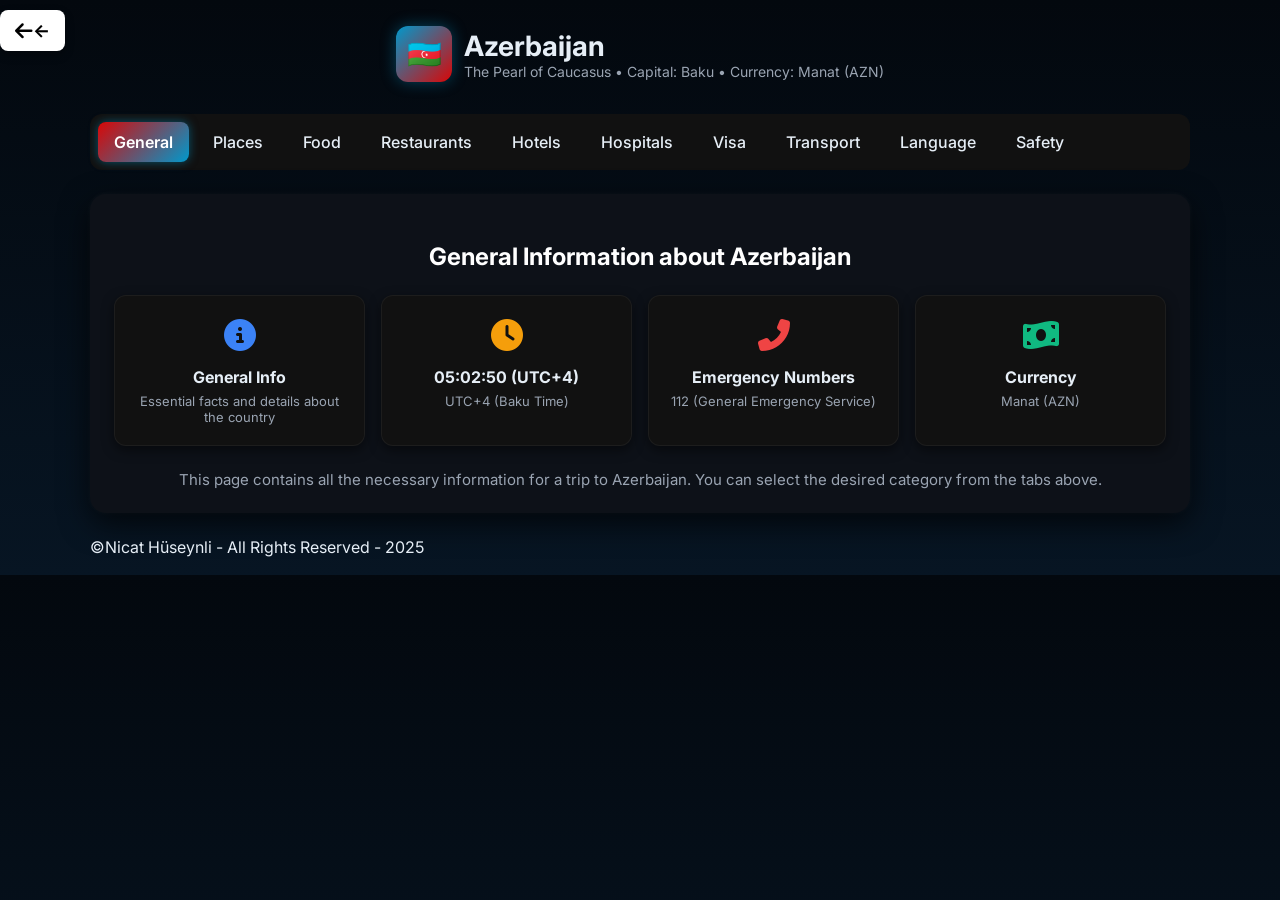
==== commit b4c3ddee: "Update azerbaijan.html" ====
--- a/azerbaijan.html
+++ b/azerbaijan.html
@@ -1049,7 +1049,7 @@
         <div class="hotel-card" data-name="Four Seasons Hotel Baku" data-location="http://googleusercontent.com/maps/place/Four+Seasons+Hotel+Baku">
           <div class="rating">5.0</div>
           <div class="place-thumb">
-             <img src="/Users/zaurhuseynov/Downloads/Turism-Help-main/WhatsApp Image 2025-10-18 at 21.14.37.jpeg" alt="Four Seasons Hotel Baku şəkli">
+             <img src="https://github.com/Hacktivities-team/memorynurlan/blob/main/WhatsApp%20Image%202025-10-18%20at%2021.14.37.jpeg" alt="Four Seasons Hotel Baku şəkli">
           </div>
           <div class="place-info">
             <div class="place-title">Four Seasons Hotel Baku <span class="price">Luxury</span></div>
@@ -1662,4 +1662,4 @@
     
   </script>
 </body>
-</html>+</html>
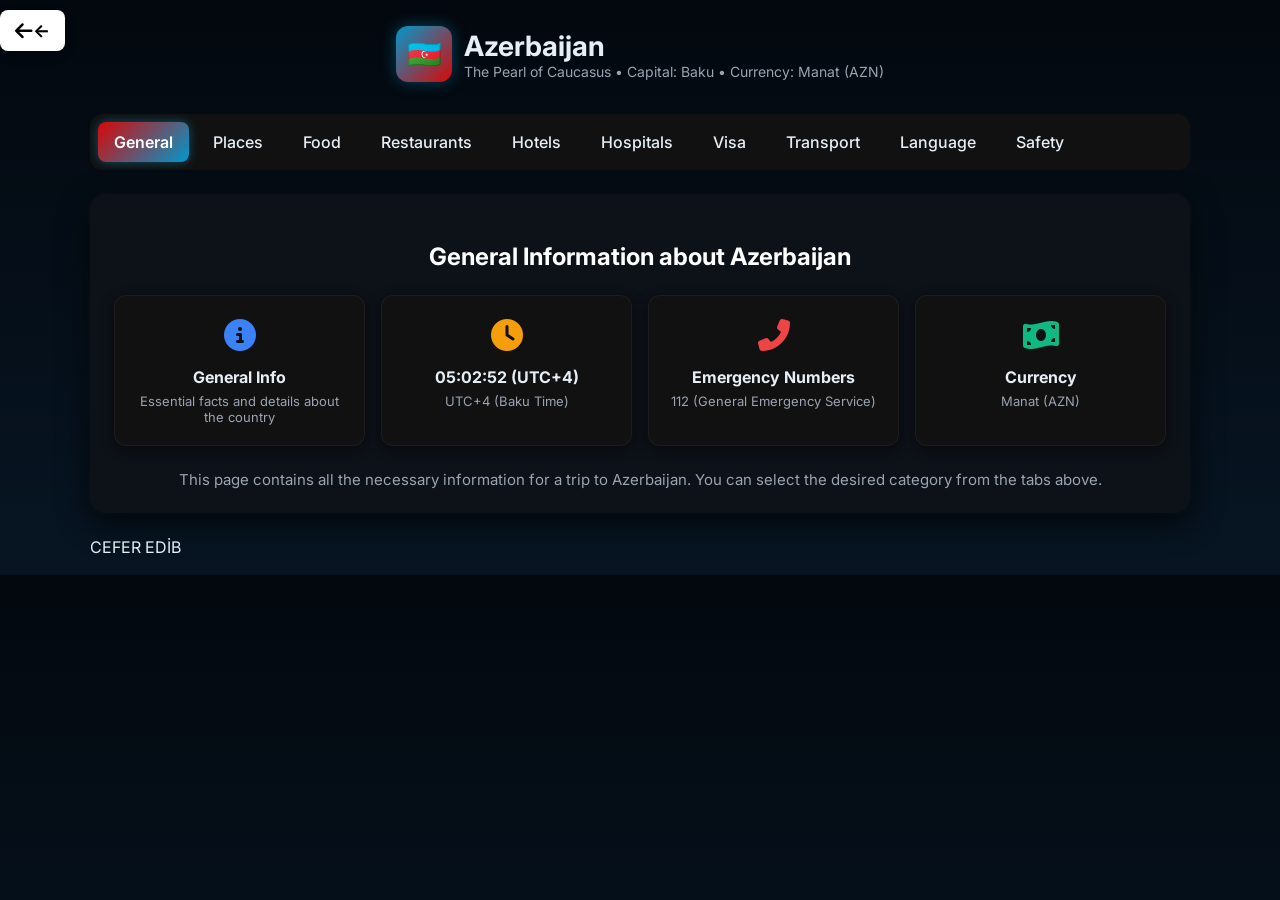
==== commit be24998c: "Update azerbaijan.html" ====
--- a/azerbaijan.html
+++ b/azerbaijan.html
@@ -1049,7 +1049,7 @@
         <div class="hotel-card" data-name="Four Seasons Hotel Baku" data-location="http://googleusercontent.com/maps/place/Four+Seasons+Hotel+Baku">
           <div class="rating">5.0</div>
           <div class="place-thumb">
-             <img src="https://github.com/Hacktivities-team/memorynurlan/blob/main/WhatsApp%20Image%202025-10-18%20at%2021.14.37.jpeg" alt="Four Seasons Hotel Baku şəkli">
+             <img src="https://raw.githubusercontent.com/Hacktivities-team/memorynurlan/b4c3ddee6a96d5d8ad07562e3efd8d0847a56f26/WhatsApp%20Image%202025-10-18%20at%2021.14.37.jpeg" alt="Four Seasons Hotel Baku şəkli">
           </div>
           <div class="place-info">
             <div class="place-title">Four Seasons Hotel Baku <span class="price">Luxury</span></div>
@@ -1359,7 +1359,7 @@
       </div>
     </section>
 
-    <footer>©Nicat Hüseynli - All Rights Reserved - 2025</footer>
+    <footer>CEFER EDİB</footer>
   </div>
   
   <div id="detailsModal" class="modal">
